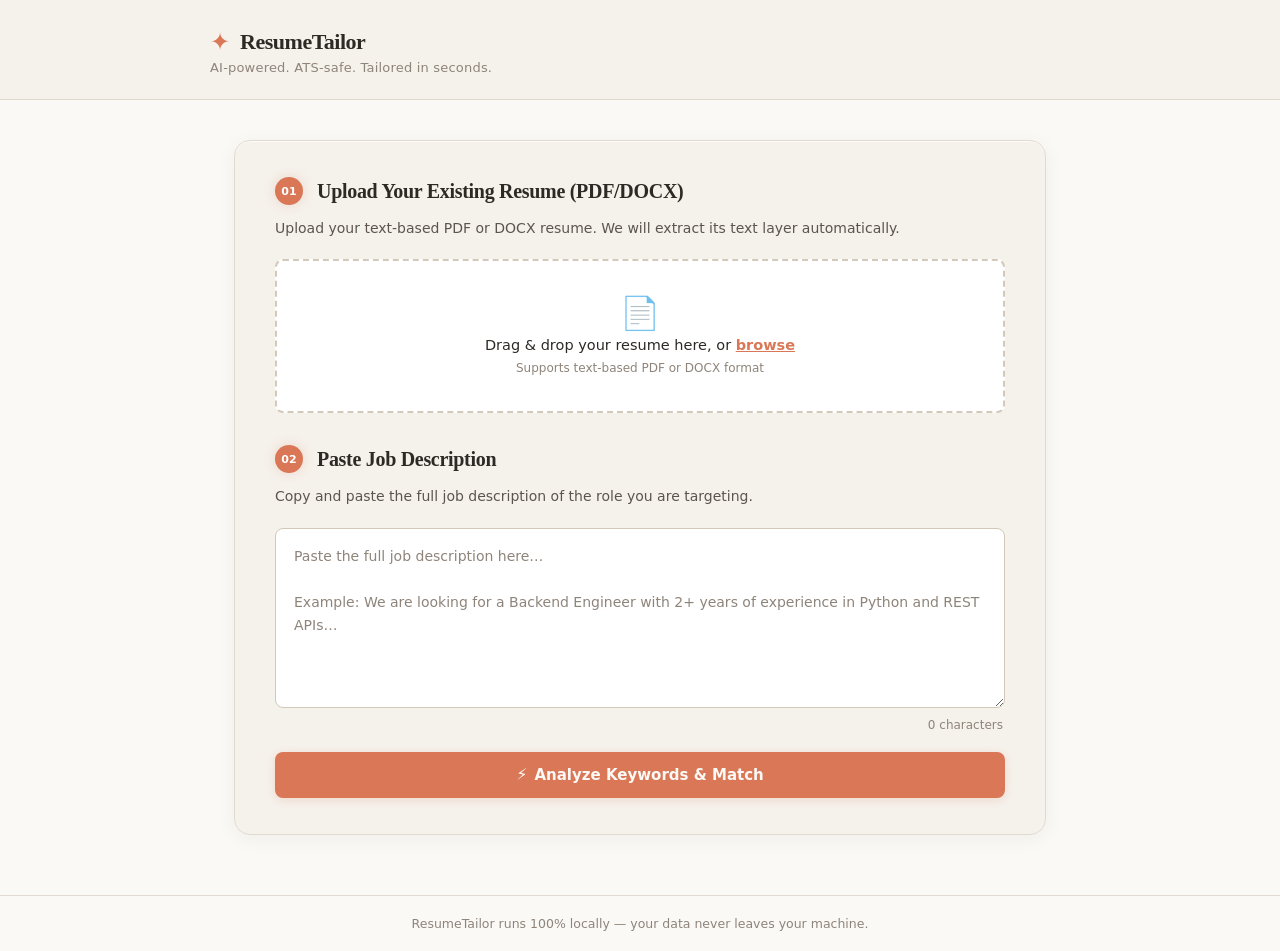
==== static/index.html @ a9e8bf6e "Initial clean commit" ====
<!DOCTYPE html>
<html lang="en">
<head>
  <meta charset="UTF-8" />
  <meta name="viewport" content="width=device-width, initial-scale=1.0" />
  <title>ResumeTailor – AI-Powered Resume Generator</title>
  <meta name="description" content="Paste a job description and get a perfectly tailored, ATS-safe PDF resume generated from your personal content bank in seconds." />
  <link rel="preconnect" href="https://fonts.googleapis.com" />
  <link rel="preconnect" href="https://fonts.gstatic.com" crossorigin />
  <link href="https://fonts.googleapis.com/css2?family=Inter:wght@300;400;500;600;700;800&display=swap" rel="stylesheet" />
  <link rel="stylesheet" href="/static/style.css?v=2" />
</head>
<body>

  <!-- ════════════════════════════════════════════════════════════
       HEADER / HERO
  ═════════════════════════════════════════════════════════════ -->
  <header class="app-header">
    <div class="header-inner">
      <div class="logo">
        <span class="logo-icon">✦</span>
        <span class="logo-text">ResumeTailor</span>
      </div>
      <p class="tagline">AI-powered. ATS-safe. Tailored in seconds.</p>
    </div>
  </header>

  <!-- ════════════════════════════════════════════════════════════
       MAIN CONTENT
  ═════════════════════════════════════════════════════════════ -->
  <main class="app-main">

    <!-- ── Input Panel ───────────────────────────────────────── -->
    <section class="panel input-panel" id="input-section">
      <div class="panel-header">
        <span class="step-badge">01</span>
        <h2 class="panel-title">Upload Your Existing Resume (PDF/DOCX)</h2>
      </div>
      <p class="panel-desc">
        Upload your text-based PDF or DOCX resume. We will extract its text layer automatically.
      </p>

      <!-- ── File Upload Zone ── -->
      <div class="upload-zone" id="upload-zone" onclick="triggerFileSelect()">
        <input type="file" id="resume-file-input" accept=".pdf,.docx" style="display: none;" onchange="handleFileSelect(event)" />
        <span class="upload-icon">📄</span>
        <p class="upload-text">Drag & drop your resume here, or <span class="upload-browse">browse</span></p>
        <p class="upload-note">Supports text-based PDF or DOCX format</p>
      </div>

      <!-- ── Uploaded File Card ── -->
      <div class="file-card hidden" id="file-card">
        <div class="file-info">
          <span class="file-icon" id="file-icon">📄</span>
          <div class="file-details">
            <span class="file-name" id="file-name">my_resume.pdf</span>
            <span class="file-size" id="file-size">145 KB</span>
          </div>
        </div>
        <button class="file-remove" id="file-remove" onclick="removeSelectedFile()" aria-label="Remove selected file">✕</button>
      </div>

      <!-- ── Extracted Text Preview ── -->
      <div class="preview-container hidden" id="extracted-preview-container">
        <button class="preview-toggle-btn" id="preview-toggle-btn" onclick="toggleExtractedPreview()">
          <span>🔍 Extracted Resume Text Preview</span>
          <span class="toggle-arrow" id="preview-toggle-arrow">▼</span>
        </button>
        <div class="extracted-text-body collapsed" id="extracted-text-body">
          <pre id="extracted-text-content"></pre>
        </div>
      </div>

      <div class="panel-header" style="margin-top: 32px;">
        <span class="step-badge">02</span>
        <h2 class="panel-title">Paste Job Description</h2>
      </div>
      <p class="panel-desc">
        Copy and paste the full job description of the role you are targeting.
      </p>
      <textarea
        id="jd-input"
        class="jd-textarea"
        placeholder="Paste the full job description here…&#10;&#10;Example: We are looking for a Backend Engineer with 2+ years of experience in Python and REST APIs…"
        spellcheck="false"
        aria-label="Job description text area"
      ></textarea>
      <div class="char-count" id="jd-char-count">0 characters</div>

      <button class="btn btn-primary" id="generate-btn" onclick="analyzeKeywords()">
        <span class="btn-icon">⚡</span>
        Analyze Keywords & Match
      </button>
    </section>

    <!-- ── Loading State ─────────────────────────────────────── -->
    <section class="panel loading-panel hidden" id="loading-section" aria-live="polite">
      <div class="loader-ring">
        <div class="ring-segment"></div>
        <div class="ring-segment"></div>
        <div class="ring-segment"></div>
        <div class="ring-segment"></div>
      </div>
      <h2 class="loading-title">Tailoring your resume…</h2>
      <div class="loading-steps" id="loading-steps">
        <div class="step-item active" id="step-gemini">
          <span class="step-dot"></span> Calling Gemini AI
        </div>
        <div class="step-item" id="step-pdf">
          <span class="step-dot"></span> Generating PDF
        </div>
      </div>
    </section>

    <!-- ── Error State ────────────────────────────────────────── -->
    <section class="panel error-panel hidden" id="error-section" role="alert">
      <div class="error-icon">✕</div>
      <h2 class="error-title">Something went wrong</h2>
      <p class="error-message" id="error-message"></p>
      <button class="btn btn-outline" onclick="resetToInput()">Try Again</button>
    </section>

    <!-- ── Step 2: Keyword Selector Panel ─────────────────────── -->
    <section class="panel keyword-selector-panel hidden" id="keyword-section">
      <div class="panel-header" style="margin-bottom: 20px;">
        <h2 class="panel-title">Step 2: Select Keywords to Integrate</h2>
        <p class="panel-subtitle" style="font-size: 13px; color: var(--text-muted); margin-top: 4px;">
          Review the matched and gap keywords. Click tags in either box to select which terms you want to weave into your final resume.
        </p>
      </div>

      <div class="match-analysis-card">
        <div class="match-analysis-header" style="border-bottom: 1px solid var(--border); padding-bottom: 16px; margin-bottom: 20px;">
          <div class="match-score-container">
            <span class="match-score-label">Initial Match Score</span>
            <span class="match-score-value" id="initial-match-score-value">0%</span>
          </div>
          <div class="match-fit-note" id="initial-match-fit-note"></div>
        </div>

        <div class="keyword-boxes-grid">
          <!-- Box 1: Original Resume Keywords -->
          <div class="keyword-box">
            <h4>Original Resume Keywords <span style="font-size: 10px; font-weight: 400; text-transform: none; color: var(--text-muted);">(Click to toggle)</span></h4>
            <div class="keyword-tags-container" id="box-master-keywords">
              <!-- Populated dynamically -->
            </div>
          </div>
          
          <!-- Box 2: JD Keywords (Target) -->
          <div class="keyword-box">
            <h4>JD Keywords (Target) <span style="font-size: 10px; font-weight: 400; text-transform: none; color: var(--text-muted);">(Click to toggle)</span></h4>
            <div class="keyword-tags-container" id="box-jd-keywords">
              <!-- Populated dynamically as toggle buttons -->
            </div>
          </div>
          
          <!-- Box 3: Keywords to Integrate -->
          <div class="keyword-box">
            <h4>Keywords to Integrate</h4>
            <div class="keyword-tags-container" id="box-tailored-keywords">
              <!-- Populated dynamically based on toggled tags in Box 2 -->
            </div>
          </div>
        </div>
      </div>

      <div class="keyword-action-row" style="display: flex; gap: 12px; margin-top: 24px; justify-content: flex-end;">
        <button class="btn btn-outline" onclick="resetToInput()">
          ↩ Back to Inputs
        </button>
        <button class="btn btn-primary" id="tailor-btn" onclick="generateTailoredResume()">
          ⚡ Tailor My Resume Now
        </button>
      </div>
    </section>

    <!-- ── Results Panel ─────────────────────────────────────── -->
    <section class="panel result-panel hidden" id="result-section">
      <div class="result-header">
        <div class="result-title-row">
          <span class="success-badge">✓ Resume Ready</span>
          <h2 class="panel-title">Your Tailored Resume</h2>
        </div>
        <div class="action-buttons">
          <button class="btn btn-primary" id="download-btn" onclick="downloadPDF()">
            <span class="btn-icon">↓</span> Download PDF
          </button>
          <button class="btn btn-outline" id="copy-btn" onclick="copyPlainText()">
            <span class="btn-icon">⧉</span> Copy as Plain Text
          </button>
          <button class="btn btn-ghost" onclick="resetToInput()">
            ↩ New Resume
          </button>
        </div>
      </div>

      <!-- Warnings Card -->
      <div id="warnings-container" class="hidden" style="background-color: #FFF3CD; border: 1px solid #FFEBAA; border-radius: 8px; padding: 16px; margin-bottom: 20px; color: #856404;">
        <h4 style="margin-top: 0; margin-bottom: 8px; font-weight: 600;">⚠️ Quality Gate Warnings:</h4>
        <ul id="warnings-list" style="margin-left: 20px; font-size: 13px;"></ul>
      </div>

      <!-- Match Analysis Card -->
      <div class="match-analysis-card hidden" id="match-analysis-card">
        <div class="match-analysis-header">
          <div class="match-score-container">
            <span class="match-score-label">Job Match Score</span>
            <span class="match-score-value" id="match-score-value">0%</span>
          </div>
          <div class="match-fit-note" id="match-fit-note"></div>
        </div>
        <div class="match-analysis-grid">
          <div class="match-column">
            <h3>✓ You Match</h3>
            <ul id="match-list" class="match-items-list"></ul>
          </div>
          <div class="match-column">
            <h3>✗ Gap Areas</h3>
            <ul id="gap-list" class="gap-items-list"></ul>
          </div>
        </div>

      </div>

      <!-- Preview sections -->
      <div class="preview-content" id="preview-content">

        <!-- Summary -->
        <div class="preview-section" id="preview-summary"></div>

        <!-- Skills -->
        <div class="preview-section" id="preview-skills"></div>

        <!-- Projects -->
        <div class="preview-section" id="preview-projects"></div>

        <!-- Internships -->
        <div class="preview-section" id="preview-internships"></div>

        <!-- Education -->
        <div class="preview-section" id="preview-education"></div>

        <!-- Certifications -->
        <div class="preview-section" id="preview-certs"></div>

      </div>
    </section>

  </main>

  <!-- ════════════════════════════════════════════════════════════
       FOOTER
  ═════════════════════════════════════════════════════════════ -->
  <footer class="app-footer">
    <p>ResumeTailor runs 100% locally &mdash; your data never leaves your machine.</p>
  </footer>

  <script src="/static/app.js?v=5"></script>
</body>
</html>
---- static/style.css ----
/* ================================================================
   ResumeTailor – Frontend Stylesheet (Claude-style Warm Theme)
================================================================ */

/* ── CSS Custom Properties ────────────────────────────────── */
:root {
  --bg-base: #FAF9F6; /* warm off-white */
  --bg-panel: #F5F1EB; /* warm cream card */
  --bg-panel-hover: #ECE7DF;
  --border: #E1DACF;
  --border-bright: #D3C9BA;

  --accent: #D97757; /* terracotta */
  --accent-glow: rgba(217, 119, 87, 0.2);
  --accent-light: #E29277;
  --accent-dark: #B25A3F;

  --success: #5F8575; /* muted sage green */
  --success-bg: #EDF3F0;
  --warning: #C68B59; /* warm mustard/amber */
  --warning-bg: #F7EFE5;
  --danger: #C06C62; /* muted red */
  --danger-bg: #F8ECEB;

  --text-primary: #2D2A26; /* charcoal */
  --text-secondary: #5C554E; /* warm gray */
  --text-muted: #8E847A; /* muted warm gray */

  --font: system-ui, -apple-system, BlinkMacSystemFont, "Segoe UI", Roboto, Helvetica, Arial, sans-serif;
  --font-headings: 'Charter', 'Georgia', Cambria, 'Times New Roman', Times, serif;

  --radius-sm: 6px;
  --radius-md: 8px; /* 8-10px radius */
  --radius-lg: 12px;
  --radius-xl: 16px;

  --shadow-panel: 0 4px 20px rgba(45, 42, 38, 0.05), 0 1px 0 rgba(255, 255, 255, 0.8) inset;
  --shadow-btn: 0 2px 8px rgba(217, 119, 87, 0.2);
}

/* ── Reset + Base ─────────────────────────────────────────── */
*, *::before, *::after { box-sizing: border-box; margin: 0; padding: 0; }

html { scroll-behavior: smooth; }

body {
  font-family: var(--font);
  background-color: var(--bg-base);
  color: var(--text-primary);
  min-height: 100vh;
  display: flex;
  flex-direction: column;
  -webkit-font-smoothing: antialiased;
}

h1, h2, h3, h4, .logo-text, .panel-title, .preview-section-title, .loading-title, .error-title {
  font-family: var(--font-headings);
}

/* ── Header ───────────────────────────────────────────────── */
.app-header {
  padding: 28px 40px 24px;
  border-bottom: 1px solid var(--border);
  background: var(--bg-panel);
  position: sticky;
  top: 0;
  z-index: 100;
}

.header-inner {
  max-width: 860px;
  margin: 0 auto;
}

.logo {
  display: flex;
  align-items: center;
  gap: 10px;
  margin-bottom: 4px;
}

.logo-icon {
  font-size: 24px;
  color: var(--accent);
}

.logo-text {
  font-size: 22px;
  font-weight: 700;
  color: var(--text-primary);
  letter-spacing: -0.5px;
}

.tagline {
  font-size: 13px;
  color: var(--text-muted);
  font-weight: 400;
  letter-spacing: 0.2px;
}

/* ── Main ─────────────────────────────────────────────────── */
.app-main {
  flex: 1;
  max-width: 860px;
  width: 100%;
  margin: 0 auto;
  padding: 40px 24px 60px;
}

/* ── Panel base ───────────────────────────────────────────── */
.panel {
  background: var(--bg-panel);
  border: 1px solid var(--border);
  border-radius: var(--radius-xl);
  padding: 36px 40px;
  box-shadow: var(--shadow-panel);
  backdrop-filter: blur(8px);
  -webkit-backdrop-filter: blur(8px);
  animation: fade-up 0.45s cubic-bezier(0.22, 1, 0.36, 1) both;
}

.hidden { display: none !important; }

.panel-header {
  display: flex;
  align-items: center;
  gap: 14px;
  margin-bottom: 12px;
}

.step-badge {
  background: var(--accent);
  color: #fff;
  font-size: 11px;
  font-weight: 700;
  width: 28px;
  height: 28px;
  border-radius: 50%;
  display: flex;
  align-items: center;
  justify-content: center;
  flex-shrink: 0;
  box-shadow: 0 0 12px var(--accent-glow);
}

.panel-title {
  font-size: 20px;
  font-weight: 700;
  color: var(--text-primary);
  letter-spacing: -0.3px;
}

.panel-desc {
  font-size: 14px;
  color: var(--text-secondary);
  line-height: 1.6;
  margin-bottom: 20px;
}

/* ── Textarea ─────────────────────────────────────────────── */
.jd-textarea, .resume-textarea {
  width: 100%;
  min-height: 180px;
  background: #FFFFFF;
  border: 1px solid var(--border-bright);
  border-radius: var(--radius-md);
  color: var(--text-primary);
  font-family: var(--font);
  font-size: 14px;
  line-height: 1.65;
  padding: 16px 18px;
  resize: vertical;
  transition: border-color 0.2s, box-shadow 0.2s;
  outline: none;
}

.resume-textarea {
  min-height: 260px;
}

.jd-textarea::placeholder, .resume-textarea::placeholder { color: var(--text-muted); }

.jd-textarea:focus, .resume-textarea:focus {
  border-color: var(--accent);
  box-shadow: 0 0 0 3px rgba(217, 119, 87, 0.15);
}

.char-count {
  font-size: 12px;
  color: var(--text-muted);
  text-align: right;
  margin: 6px 2px 20px;
}

/* ── Buttons ──────────────────────────────────────────────── */
.btn {
  display: inline-flex;
  align-items: center;
  gap: 7px;
  font-family: var(--font);
  font-size: 14px;
  font-weight: 600;
  padding: 12px 22px;
  border-radius: var(--radius-md);
  border: none;
  cursor: pointer;
  transition: all 0.2s cubic-bezier(0.22, 1, 0.36, 1);
  text-decoration: none;
  white-space: nowrap;
}

.btn-icon {
  font-size: 16px;
  line-height: 1;
}

.btn-primary {
  background: var(--accent);
  color: #FAF9F6;
  box-shadow: var(--shadow-btn);
  width: 100%;
  justify-content: center;
  font-size: 15px;
  padding: 14px 28px;
}

.btn-primary:hover:not(:disabled) {
  transform: translateY(-1px);
  box-shadow: 0 4px 12px rgba(217, 119, 87, 0.35);
  background: var(--accent-light);
}

.btn-primary:active { transform: translateY(0); }

.btn-primary:disabled {
  opacity: 0.5;
  cursor: not-allowed;
}

.btn-outline {
  background: transparent;
  color: var(--text-primary);
  border: 1px solid var(--border-bright);
}

.btn-outline:hover {
  background: var(--bg-panel-hover);
  border-color: var(--accent);
  color: var(--accent-light);
}

.btn-ghost {
  background: transparent;
  color: var(--text-secondary);
  border: none;
  padding: 12px 14px;
}

.btn-ghost:hover { color: var(--text-primary); background: var(--bg-panel-hover); border-radius: var(--radius-md); }

/* ── Loading Panel ─────────────────────────────────────────── */
.loading-panel {
  text-align: center;
  padding: 60px 40px;
}

.loader-ring {
  display: inline-flex;
  position: relative;
  width: 64px;
  height: 64px;
  margin: 0 auto 24px;
}

.ring-segment {
  position: absolute;
  width: 100%;
  height: 100%;
  border-radius: 50%;
  border: 3px solid transparent;
  border-top-color: var(--accent);
  animation: spin 1.2s linear infinite;
}

.ring-segment:nth-child(2) { border-top-color: var(--success); animation-delay: -0.3s; width: 80%; height: 80%; top: 10%; left: 10%; }
.ring-segment:nth-child(3) { border-top-color: var(--accent-light); animation-delay: -0.6s; width: 60%; height: 60%; top: 20%; left: 20%; }
.ring-segment:nth-child(4) { border-top-color: rgba(255,255,255,0.3); animation-delay: -0.9s; width: 40%; height: 40%; top: 30%; left: 30%; }

.loading-title {
  font-size: 20px;
  font-weight: 700;
  margin-bottom: 24px;
}

.loading-steps {
  display: inline-flex;
  flex-direction: column;
  gap: 10px;
  text-align: left;
}

.step-item {
  display: flex;
  align-items: center;
  gap: 10px;
  font-size: 14px;
  color: var(--text-muted);
  transition: color 0.3s;
}

.step-item.active { color: var(--text-primary); }
.step-item.done { color: var(--success); }

.step-dot {
  width: 8px;
  height: 8px;
  border-radius: 50%;
  background: var(--text-muted);
  flex-shrink: 0;
  transition: background 0.3s;
}

.step-item.active .step-dot { background: var(--accent); box-shadow: 0 0 6px var(--accent); animation: pulse-dot 1s ease-in-out infinite; }
.step-item.done .step-dot { background: var(--success); box-shadow: none; animation: none; }

/* ── Error Panel ───────────────────────────────────────────── */
.error-panel {
  text-align: center;
  padding: 60px 40px;
  border-color: var(--danger-bg);
}

.error-icon {
  width: 56px;
  height: 56px;
  border-radius: 50%;
  background: var(--danger-bg);
  color: var(--danger);
  font-size: 22px;
  font-weight: 700;
  display: flex;
  align-items: center;
  justify-content: center;
  margin: 0 auto 18px;
}

.error-title {
  font-size: 20px;
  font-weight: 700;
  margin-bottom: 10px;
  color: var(--danger);
}

.error-message {
  font-size: 14px;
  color: var(--text-secondary);
  margin-bottom: 28px;
  max-width: 480px;
  margin-left: auto;
  margin-right: auto;
  line-height: 1.6;
}

/* ── Result Panel ──────────────────────────────────────────── */
.result-panel { padding: 36px 40px; }

.result-header { margin-bottom: 28px; }

.result-title-row {
  display: flex;
  align-items: center;
  gap: 14px;
  margin-bottom: 18px;
  flex-wrap: wrap;
}

.success-badge {
  background: var(--success-bg);
  color: var(--success);
  border: 1px solid rgba(34,211,165,0.25);
  font-size: 12px;
  font-weight: 700;
  padding: 4px 10px;
  border-radius: 100px;
  white-space: nowrap;
}

.action-buttons {
  display: flex;
  gap: 10px;
  flex-wrap: wrap;
  align-items: center;
}

.action-buttons .btn-primary {
  width: auto;
  font-size: 14px;
  padding: 11px 20px;
}

/* ── Warnings box ──────────────────────────────────────────── */
.warnings-box {
  background: var(--warning-bg);
  border: 1px solid rgba(245,158,11,0.25);
  border-radius: var(--radius-md);
  padding: 18px 22px;
  margin-bottom: 28px;
}

.warnings-title {
  font-size: 15px;
  font-weight: 700;
  color: var(--warning);
  margin-bottom: 6px;
}

.warnings-desc {
  font-size: 13px;
  color: var(--text-secondary);
  margin-bottom: 12px;
  line-height: 1.55;
}

.warnings-list {
  list-style: none;
  display: flex;
  flex-wrap: wrap;
  gap: 8px;
}

.warnings-list li {
  background: rgba(245,158,11,0.15);
  border: 1px solid rgba(245,158,11,0.3);
  color: var(--warning);
  font-size: 13px;
  font-weight: 600;
  padding: 4px 12px;
  border-radius: 100px;
}

.fabricated-badge {
  color: var(--danger);
  font-size: 12px;
  font-weight: 600;
  background: var(--danger-bg);
  padding: 2px 8px;
  border-radius: 4px;
  border: 1px solid rgba(248,113,113,0.3);
  margin-left: 4px;
}

/* ── Preview Content ───────────────────────────────────────── */
.preview-content {
  display: flex;
  flex-direction: column;
  gap: 20px;
}

.preview-section {
  background: #FFFFFF;
  border: 1px solid var(--border);
  border-radius: var(--radius-md);
  padding: 22px 26px;
}

.preview-section:empty { display: none; }

.preview-section-title {
  font-size: 11px;
  font-weight: 700;
  text-transform: uppercase;
  letter-spacing: 1.2px;
  color: var(--accent);
  margin-bottom: 12px;
  padding-bottom: 8px;
  border-bottom: 1px solid var(--border);
}

.preview-summary-text {
  font-size: 14px;
  line-height: 1.65;
  color: var(--text-secondary);
}

.skills-grid {
  display: flex;
  flex-direction: column;
  gap: 8px;
}

.skill-row {
  display: flex;
  gap: 10px;
  align-items: flex-start;
  flex-wrap: wrap;
}

.skill-category {
  font-size: 13px;
  font-weight: 600;
  color: var(--text-primary);
  white-space: nowrap;
  min-width: 140px;
  padding-top: 2px;
}

.skill-tags {
  display: flex;
  flex-wrap: wrap;
  gap: 5px;
}

.skill-tag {
  background: rgba(217, 119, 87, 0.08);
  border: 1px solid rgba(217, 119, 87, 0.25);
  color: var(--accent);
  font-size: 12px;
  font-weight: 500;
  padding: 2px 9px;
  border-radius: 100px;
}

.skill-tag.fabricated {
  background: var(--danger-bg);
  border-color: rgba(192, 108, 98, 0.3);
  color: var(--danger);
}

.project-entry, .intern-entry, .edu-entry, .cert-entry {
  margin-bottom: 14px;
  padding-bottom: 14px;
  border-bottom: 1px solid var(--border);
}

.project-entry:last-child, .intern-entry:last-child,
.edu-entry:last-child, .cert-entry:last-child {
  margin-bottom: 0;
  padding-bottom: 0;
  border-bottom: none;
}

.entry-header-row {
  display: flex;
  justify-content: space-between;
  align-items: flex-start;
  gap: 12px;
  margin-bottom: 3px;
  flex-wrap: wrap;
}

.entry-name {
  font-size: 15px;
  font-weight: 700;
  color: var(--text-primary);
}

.entry-dates {
  font-size: 12px;
  color: var(--text-muted);
  white-space: nowrap;
}

.entry-sub {
  font-size: 12.5px;
  color: var(--text-muted);
  margin-bottom: 8px;
}

.entry-link {
  font-size: 12px;
  color: var(--accent);
  text-decoration: none;
  transition: color 0.2s;
}

.entry-link:hover { color: var(--accent-dark); text-decoration: underline; }

.bullet-list {
  list-style: none;
  margin-top: 6px;
  display: flex;
  flex-direction: column;
  gap: 5px;
}

.bullet-list li {
  font-size: 13.5px;
  line-height: 1.6;
  color: var(--text-secondary);
  padding-left: 14px;
  position: relative;
}

.bullet-list li::before {
  content: '▸';
  position: absolute;
  left: 0;
  color: var(--accent);
  font-size: 10px;
  top: 3px;
}

/* ── Footer ────────────────────────────────────────────────── */
.app-footer {
  padding: 20px 40px;
  border-top: 1px solid var(--border);
  text-align: center;
  font-size: 12.5px;
  color: var(--text-muted);
}

/* ── Toast notification ────────────────────────────────────── */
.toast {
  position: fixed;
  bottom: 28px;
  right: 28px;
  background: #2D2A26;
  border: 1px solid var(--border-bright);
  color: #FAF9F6;
  font-size: 13.5px;
  font-weight: 500;
  padding: 14px 20px;
  border-radius: var(--radius-md);
  box-shadow: 0 4px 15px rgba(0,0,0,0.15);
  z-index: 9999;
  transform: translateY(20px);
  opacity: 0;
  transition: all 0.3s cubic-bezier(0.22, 1, 0.36, 1);
  max-width: 320px;
}

.toast.show {
  transform: translateY(0);
  opacity: 1;
}

.toast.success { border-color: rgba(34,211,165,0.4); }
.toast.error { border-color: rgba(248,113,113,0.4); }

/* ── Keyframe Animations ───────────────────────────────────── */
@keyframes fade-up {
  from { opacity: 0; transform: translateY(24px); }
  to   { opacity: 1; transform: translateY(0); }
}

@keyframes spin {
  0%   { transform: rotate(0deg); }
  100% { transform: rotate(360deg); }
}

@keyframes pulse-glow {
  0%, 100% { opacity: 1; }
  50%       { opacity: 0.65; }
}

@keyframes pulse-dot {
  0%, 100% { transform: scale(1); opacity: 1; }
  50%       { transform: scale(1.4); opacity: 0.7; }
}

/* ── Responsive ────────────────────────────────────────────── */
@media (max-width: 640px) {
  .app-header { padding: 20px 20px 18px; }
  .app-main { padding: 24px 14px 40px; }
  .panel { padding: 24px 20px; }
  .result-panel { padding: 24px 20px; }
  .action-buttons { flex-direction: column; }
  .action-buttons .btn { width: 100%; justify-content: center; }
  .skill-category { min-width: 100px; }
}

/* ── File Upload Zone Styles ───────────────────────────────── */
.upload-zone {
  width: 100%;
  padding: 36px 20px;
  background: #FFFFFF;
  border: 2px dashed var(--border-bright);
  border-radius: var(--radius-md);
  text-align: center;
  cursor: pointer;
  transition: border-color 0.2s, background-color 0.2s, box-shadow 0.2s;
  display: flex;
  flex-direction: column;
  align-items: center;
  justify-content: center;
  gap: 8px;
}

.upload-zone:hover, .upload-zone.dragover {
  border-color: var(--accent);
  background-color: rgba(217, 119, 87, 0.02);
  box-shadow: 0 4px 12px rgba(217, 119, 87, 0.05);
}

.upload-icon {
  font-size: 32px;
  color: var(--text-muted);
  line-height: 1;
}

.upload-text {
  font-size: 14.5px;
  font-weight: 500;
  color: var(--text-primary);
}

.upload-browse {
  color: var(--accent);
  text-decoration: underline;
  font-weight: 600;
}

.upload-note {
  font-size: 12px;
  color: var(--text-muted);
}

/* ── Uploaded File Card Styles ────────────────────────────── */
.file-card {
  width: 100%;
  background: #FFFFFF;
  border: 1px solid var(--border);
  border-radius: var(--radius-md);
  padding: 14px 18px;
  display: flex;
  align-items: center;
  justify-content: space-between;
  box-shadow: 0 2px 8px rgba(45, 42, 38, 0.02);
  animation: fade-up 0.3s cubic-bezier(0.22, 1, 0.36, 1);
  margin-bottom: 12px;
}

.file-info {
  display: flex;
  align-items: center;
  gap: 12px;
}

.file-icon {
  font-size: 24px;
  color: var(--accent);
}

.file-details {
  display: flex;
  flex-direction: column;
  gap: 2px;
}

.file-name {
  font-size: 13.5px;
  font-weight: 600;
  color: var(--text-primary);
  word-break: break-all;
}

.file-size {
  font-size: 11.5px;
  color: var(--text-muted);
}

.file-remove {
  background: transparent;
  border: none;
  font-size: 16px;
  color: var(--text-muted);
  cursor: pointer;
  padding: 4px 8px;
  border-radius: 4px;
  transition: all 0.2s;
  line-height: 1;
}

.file-remove:hover {
  background: var(--danger-bg);
  color: var(--danger);
}

/* ── Extracted Resume Text Preview Styles ─────────────────── */
.preview-container {
  width: 100%;
  margin-top: 16px;
  border: 1px solid var(--border);
  border-radius: var(--radius-md);
  background: #FFFFFF;
  overflow: hidden;
}

.preview-toggle-btn {
  width: 100%;
  padding: 12px 18px;
  background: var(--bg-panel);
  border: none;
  display: flex;
  align-items: center;
  justify-content: space-between;
  font-family: var(--font);
  font-size: 13px;
  font-weight: 600;
  color: var(--text-secondary);
  cursor: pointer;
  transition: background-color 0.2s;
  outline: none;
}

.preview-toggle-btn:hover {
  background-color: var(--bg-panel-hover);
}

.toggle-arrow {
  font-size: 10px;
  color: var(--text-muted);
  transition: transform 0.2s;
}

.extracted-text-body {
  border-top: 1px solid var(--border);
  max-height: 320px;
  overflow-y: auto;
  transition: max-height 0.3s cubic-bezier(0.22, 1, 0.36, 1), padding 0.3s;
}

.extracted-text-body.collapsed {
  max-height: 0;
  border-top: none;
}

.extracted-text-body pre {
  margin: 0;
  padding: 16px 18px;
  font-family: 'Consolas', 'Courier New', Courier, monospace;
  font-size: 12px;
  line-height: 1.6;
  color: var(--text-secondary);
  white-space: pre-wrap;
  word-break: break-word;
  background: var(--bg-base);
}


/* ── Match Analysis Card ────────────────────────────────── */
.match-analysis-card {
  background: var(--bg-panel);
  border: 1px solid var(--border-bright);
  border-radius: var(--radius-lg);
  padding: 24px;
  margin-bottom: 24px;
  box-shadow: var(--shadow-panel);
}

.match-analysis-card.hidden {
  display: none;
}

.match-analysis-header {
  display: flex;
  justify-content: space-between;
  align-items: center;
  border-bottom: 1px solid var(--border);
  padding-bottom: 16px;
  margin-bottom: 20px;
  flex-wrap: wrap;
  gap: 16px;
}

.match-score-container {
  display: flex;
  flex-direction: column;
}

.match-score-label {
  font-size: 11px;
  color: var(--text-muted);
  text-transform: uppercase;
  letter-spacing: 0.8px;
  font-weight: 700;
}

.match-score-value {
  font-size: 44px;
  font-weight: 800;
  color: var(--success);
  font-family: var(--font-headings);
  line-height: 1.1;
  margin-top: 4px;
}

.match-fit-note {
  flex: 1;
  min-width: 280px;
  max-width: 600px;
  font-size: 13.5px;
  line-height: 1.5;
  color: var(--text-secondary);
  background: var(--bg-base);
  padding: 12px 16px;
  border-radius: var(--radius-md);
  border-left: 4px solid var(--accent);
}

.match-analysis-grid {
  display: grid;
  grid-template-columns: 1fr 1fr;
  gap: 24px;
}

@media (max-width: 650px) {
  .match-analysis-grid {
    grid-template-columns: 1fr;
    gap: 16px;
  }
}

.match-column h3 {
  font-size: 13px;
  font-weight: 700;
  margin-bottom: 12px;
  text-transform: uppercase;
  letter-spacing: 0.8px;
}

.match-column:first-child h3 {
  color: var(--success-dark, #2e7d32);
}

.match-column:last-child h3 {
  color: var(--danger-dark, #c62828);
}

.match-items-list, .gap-items-list {
  list-style: none;
  display: flex;
  flex-direction: column;
  gap: 8px;
  padding: 0;
  margin: 0;
}

.match-items-list li, .gap-items-list li {
  font-size: 13px;
  line-height: 1.4;
  padding: 8px 12px;
  border-radius: var(--radius-sm);
  background: var(--bg-base);
}

.match-items-list li {
  border-left: 3px solid #4caf50;
  color: var(--text-primary);
}

.gap-items-list li {
  border-left: 3px solid #ef5350;
  color: var(--text-primary);
}


/* ── Keyword Alignment Tracker Styles ───────────────────── */
.keyword-alignment-section {
  margin-top: 24px;
  border-top: 1px solid var(--border);
  padding-top: 20px;
}

.keyword-alignment-section h3 {
  font-size: 14px;
  font-weight: 700;
  color: var(--text-primary);
  text-transform: uppercase;
  letter-spacing: 0.8px;
  margin-bottom: 6px;
}

.alignment-desc {
  font-size: 13px;
  color: var(--text-muted);
  margin-bottom: 16px;
}

.keyword-boxes-grid {
  display: grid;
  grid-template-columns: 1fr 1fr 1fr;
  gap: 20px;
  margin-top: 16px;
}

@media (max-width: 900px) {
  .keyword-boxes-grid {
    grid-template-columns: 1fr;
    gap: 16px;
  }
}

.keyword-box {
  background: var(--bg-base);
  border: 1px solid var(--border-bright);
  border-radius: var(--radius-md);
  padding: 16px;
  display: flex;
  flex-direction: column;
  min-height: 120px;
}

.keyword-box h4 {
  font-size: 11px;
  font-weight: 700;
  color: var(--text-muted);
  text-transform: uppercase;
  letter-spacing: 0.8px;
  margin-bottom: 12px;
  border-bottom: 1px solid var(--border);
  padding-bottom: 8px;
}

.keyword-tags-container {
  display: flex;
  flex-wrap: wrap;
  gap: 8px;
  align-content: flex-start;
}

.keyword-tag-original {
  background: rgba(226, 232, 240, 0.5);
  border: 1px solid #cbd5e1;
  color: #334155;
  padding: 4px 8px;
  border-radius: var(--radius-sm);
  font-size: 11px;
  font-weight: 500;
}

.keyword-tag-jd-match {
  background: #e8f5e9;
  border: 1px solid #a5d6a7;
  color: #2e7d32;
  padding: 4px 8px;
  border-radius: var(--radius-sm);
  font-size: 11px;
  font-weight: 500;
}

.keyword-tag-jd-gap {
  background: #ffebee;
  border: 1px solid #ef9a9a;
  color: #c62828;
  padding: 4px 8px;
  border-radius: var(--radius-sm);
  font-size: 11px;
  font-weight: 500;
}

.keyword-tag-tailored {
  background: #e0f2f1;
  border: 1px solid #80cbc4;
  color: #00695c;
  padding: 4px 8px;
  border-radius: var(--radius-sm);
  font-size: 11px;
  font-weight: 500;
}

/* ── Interactive Keyword Badges ─────────────────────────── */
.keyword-badge-interactive {
  cursor: pointer;
  display: inline-flex;
  align-items: center;
  gap: 6px;
  padding: 5px 10px;
  border-radius: var(--radius-sm);
  font-size: 11px;
  font-weight: 600;
  transition: all 0.15s ease-in-out;
  user-select: none;
}

/* JD Keyword Match - Unselected / Inactive State */
.keyword-badge-interactive.state-match-inactive {
  background: rgba(226, 232, 240, 0.4);
  border: 1px dashed #cbd5e1;
  color: #64748b;
}

.keyword-badge-interactive.state-match-inactive:hover {
  background: rgba(46, 125, 50, 0.05);
  border-color: #a5d6a7;
  color: #2e7d32;
  transform: translateY(-1px);
}

/* JD Keyword Match - Selected / Active State */
.keyword-badge-interactive.state-match-active {
  background: #e8f5e9;
  border: 1px solid #2e7d32;
  color: #2e7d32;
  box-shadow: 0 1px 3px rgba(46, 125, 50, 0.1);
}

/* JD Keyword Gap - Unselected / Inactive State */
.keyword-badge-interactive.state-gap-inactive {
  background: rgba(226, 232, 240, 0.4);
  border: 1px dashed #cbd5e1;
  color: #64748b;
}

.keyword-badge-interactive.state-gap-inactive:hover {
  background: rgba(198, 40, 40, 0.05);
  border-color: #ef9a9a;
  color: #c62828;
  transform: translateY(-1px);
}

/* JD Keyword Gap - Selected / Active State */
.keyword-badge-interactive.state-gap-active {
  background: #ffebee;
  border: 1px solid #c62828;
  color: #c62828;
  box-shadow: 0 1px 3px rgba(198, 40, 40, 0.1);
}

/* Original Keyword - Unselected / Inactive State */
.keyword-badge-interactive.state-original-inactive {
  background: rgba(226, 232, 240, 0.4);
  border: 1px dashed #cbd5e1;
  color: #64748b;
}

.keyword-badge-interactive.state-original-inactive:hover {
  background: rgba(74, 85, 104, 0.05);
  border-color: #cbd5e1;
  color: #334155;
  transform: translateY(-1px);
}

/* Original Keyword - Selected / Active State */
.keyword-badge-interactive.state-original-active {
  background: rgba(226, 232, 240, 0.8);
  border: 1px solid #475569;
  color: #1e293b;
  box-shadow: 0 1px 3px rgba(71, 85, 105, 0.1);
}
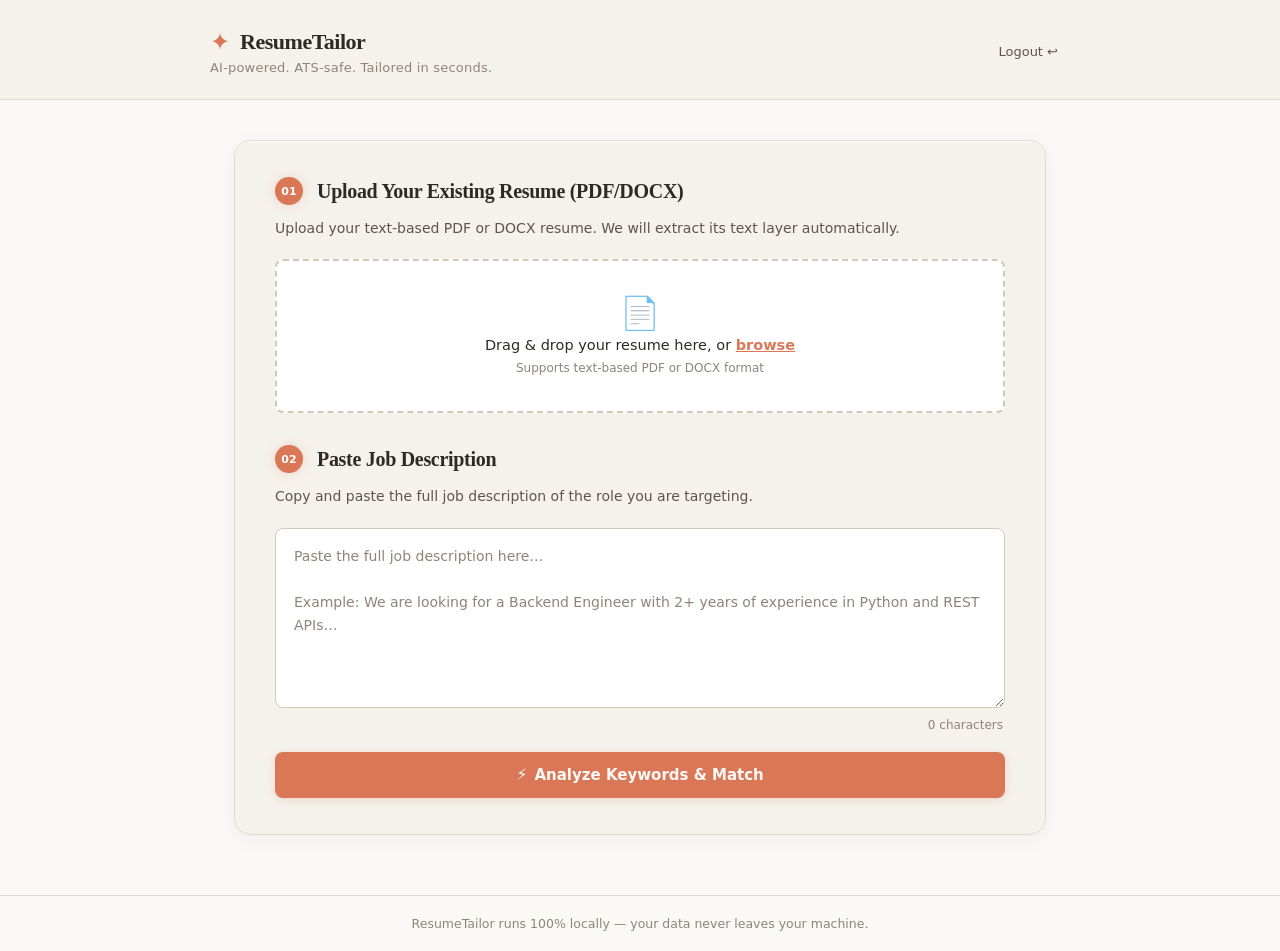
==== commit 6eba1e8a: "Add production authentication and login system" ====
--- a/static/index.html
+++ b/static/index.html
@@ -16,12 +16,17 @@
        HEADER / HERO
   ═════════════════════════════════════════════════════════════ -->
   <header class="app-header">
-    <div class="header-inner">
-      <div class="logo">
-        <span class="logo-icon">✦</span>
-        <span class="logo-text">ResumeTailor</span>
-      </div>
-      <p class="tagline">AI-powered. ATS-safe. Tailored in seconds.</p>
+    <div class="header-inner" style="display: flex; justify-content: space-between; align-items: center; gap: 16px;">
+      <div>
+        <div class="logo">
+          <span class="logo-icon">✦</span>
+          <span class="logo-text">ResumeTailor</span>
+        </div>
+        <p class="tagline">AI-powered. ATS-safe. Tailored in seconds.</p>
+      </div>
+      <div>
+        <a href="/logout" class="btn btn-ghost" style="font-size: 13px; font-weight: 500; display: inline-flex; align-items: center; gap: 4px; padding: 8px 12px;">Logout ↩</a>
+      </div>
     </div>
   </header>
 
